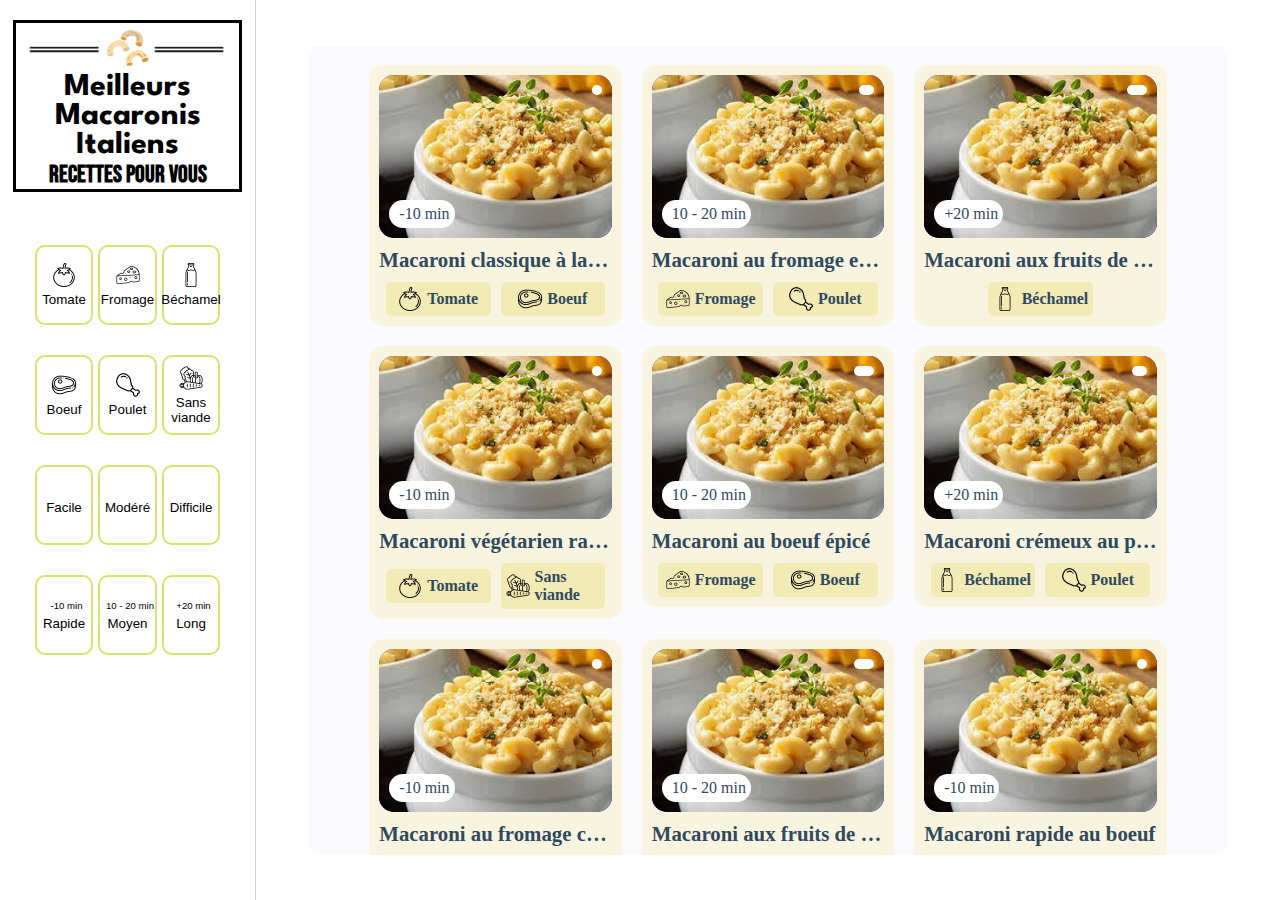
==== index.html @ 6c2cd1ac "added initial files" ====
<!DOCTYPE html>
<html lang="fr">

<head>
    <meta charset="UTF-8">
    <meta name="viewport" content="width=device-width, initial-scale=1.0">
    <link rel="stylesheet" href="./styles.css">
    <link rel="stylesheet" href="https://cdnjs.cloudflare.com/ajax/libs/font-awesome/6.4.2/css/all.min.css"
        integrity="sha512-z3gLpd7yknf1YoNbCzqRKc4qyor8gaKU1qmn+CShxbuBusANI9QpRohGBreCFkKxLhei6S9CQXFEbbKuqLg0DA=="
        crossorigin="anonymous" referrerpolicy="no-referrer" />
    <title>Liste des plats de macaronis</title>
</head>

<body>
    <header>
        <figure class="logo">
            <img src="./img/logo/logo.png" alt="">
            <h1>Meilleurs Macaronis Italiens</h1>
            <h2>recettes pour vous</h2>
        </figure>
        <article class="boutons">
        
            <section class="sauce">
                <button>
                    <img src="./img/005-tomato.png" alt="">
                    Tomate
                </button>
                <button> <img src="./img/004-cheese.png" alt=""> Fromage</button>
                <button> <img src="./img/003-milk-bottle.png" alt="">Béchamel</button>
            </section>
        
            <section class="proteine">
                <button><img src="./img/002-meat.png" alt="">Boeuf</button>
                <button><img src="./img/001-chicken-leg.png" alt="">Poulet</button>
                <button><img src="./img/001-vegetable.png" alt="">Sans viande</button>
            </section>
        
            <section class="difficulte">
                <button><div><i class="fa-solid fa-star"></i></div>Facile</button>
                <button><div>
                    <i class="fa-solid fa-star"></i>
                    <i class="fa-solid fa-star"></i>
                </div>Modéré</button>
                <button>
                    <div>
                        <i class="fa-solid fa-star"></i>
                        <i class="fa-solid fa-star"></i>
                        <i class="fa-solid fa-star"></i>
                    </div>Difficile</button>
            </section>
        
            <section class="temps">
                <button>
                    <div>
                        <i class="fa-solid fa-clock"></i>
                        -10 min
                    </div>Rapide</button>
                <button>
                    <div>
                        <i class="fa-solid fa-clock"></i>
                        10 - 20 min
                    </div>
                    Moyen</button>
                <button>
                    <div>
                        <i class="fa-solid fa-clock"></i>
                        +20  min
                    </div>Long</button>
            </section>
        
        </article>
    </header>


    <main>

        <ul>
        </ul>
    </main>


    <script src="app.js"></script>
</body>

</html>
---- styles.css ----
@import url('https://fonts.googleapis.com/css2?family=Anton&family=Barlow:ital,wght@0,400;0,500;0,600;0,700;0,800;1,400;1,500;1,600;1,700&family=Bebas+Neue&family=Electrolize&family=Inter:wght@100;200;300;400;500;600;700;800;900&family=League+Spartan:wght@100;200;300;400;500;600;700;800&family=Lekton:ital,wght@0,400;0,700;1,400&family=Montserrat:ital,wght@0,100;0,200;0,300;0,400;0,500;0,600;0,700;0,800;1,100;1,200;1,300;1,400;1,500;1,600;1,700;1,800&family=Roboto:ital,wght@0,100;0,400;0,500;0,700;0,900;1,400;1,500;1,700&');

*{
    padding: 0;
    margin: 0;
}


*, *::before, *::after{
    box-sizing: border-box;
}

img {
    object-fit: cover;
    display: block;
}



body{
    position: relative;
    height: 100vh;
    width: 100%;
    overflow: hidden;
    display: flex;
    color: #2f4a5f;
}




/* Header */

header{
    width: 20%;
    min-width: 200px;
    height: 100%;
    background-color: white;
    position: relative;
    padding-top: 20px;
    border-right: 1px solid lightgrey;
}



.logo{
    border: 3px solid black;
    display: flex;
    flex-direction: column;
    align-items: center;
    color: black;
    text-align: center;
    width: 90%;
    margin: auto;
}

.logo h1 {
    font-family: 'League Spartan';
}

.logo h2 {
    font-family: 'Bebas Neue';
}

.logo img{
    width: 100%;
}


.boutons{
    display: flex;
    flex-direction: column;
    gap: 30px;
    position: absolute;
    top: 50%;
    width: 100%;
    transform: translateY(-50%);
    padding: 30px;
}


.boutons section{
    display: flex;
    justify-content: center;
    align-items: center;
    flex-wrap: wrap;
    gap: 5px;
}


button{
    display: flex;
    align-items: center;
    justify-content: center;
    flex-direction: column;
    width: 30%;
    border: 2px solid #d6e46c;
    border-radius: 10px;
    background-color: transparent;
    height: 80px;
    gap: 5px;
}

button.active {
    background-color: #d6e46c;
    color: #2f4a5f;
    font-weight: bold;
}


.temps button div{
    display: flex;
    align-items: center;
    gap: 5px;
    font-size: 0.6rem;
}


/* Main */

main {
    width: 80%;
    height: 100%;
    background-color: #fff;
    display: flex;
    justify-content: center;
    align-items: center;
}

main ul {
    overflow-y: auto;
    height: 90%;
    width: 90%;
    background-color: #faf9fb;
    border-radius: 15px;
    display: flex;
    padding: 20px 40px;
    gap: 20px;
    flex-wrap: wrap;
    justify-content: center;
    align-content: flex-start;
}



main ul li{
    position: relative;
    overflow: hidden;
    border-radius: 15px;
    display: flex;
    flex-direction: column;
    justify-content: space-between;
    width: 30%;
    height: fit-content;
    padding: 10px;
    background-color: #f9f4e0;
    gap: 10px;
    
}

main ul li h1{
    font-size: 1.3rem;
    white-space: nowrap; /* Prevent line breaks within the title */
    overflow: hidden; /* Hide overflowing text */
    text-overflow: ellipsis;
}

main figure{
    width: 100%;
    height: 65%;
    border-radius: 15px;
    position: relative;
    background-color: blue;
}

main figure img{
    width: 100%;
    height: 100%;
}

main figure .time{
    position: absolute;
    z-index: 4;
    background-color: white;
    bottom: 10px;
    left: 10px;
    border-radius: 15px;
    padding: 5px;
    display: flex;
    align-items: center;
    gap: 5px;
}

main figure .difficulty {
    position: absolute;
    z-index: 4;
    background-color: white;
    top: 10px;
    right: 10px;
    color: #dfa74c;
    border-radius: 15px;
    padding: 5px;
    display: flex;
    align-items: center;
    gap: 5px;
}


main figure img{
    width: 100%;
    height: 100%;
    border-radius: 15px;
}

main ul .img_content{
    width: 100%;
    height: 35%;
    display: flex;
    flex-direction: column;
    gap: 10px;
    justify-content: center;
}




.components{
    display: flex;
    align-items: center;
    gap: 10px;
    justify-content: center;
}
.component{
    background-color: #f3ebb6;
    display: flex;
    width: fit-content;
    border-radius: 5px;
    padding: 5px;
    gap: 5px;
    align-items: center;
    font-weight: bold;
    width: 45%;
    justify-content: center;
}
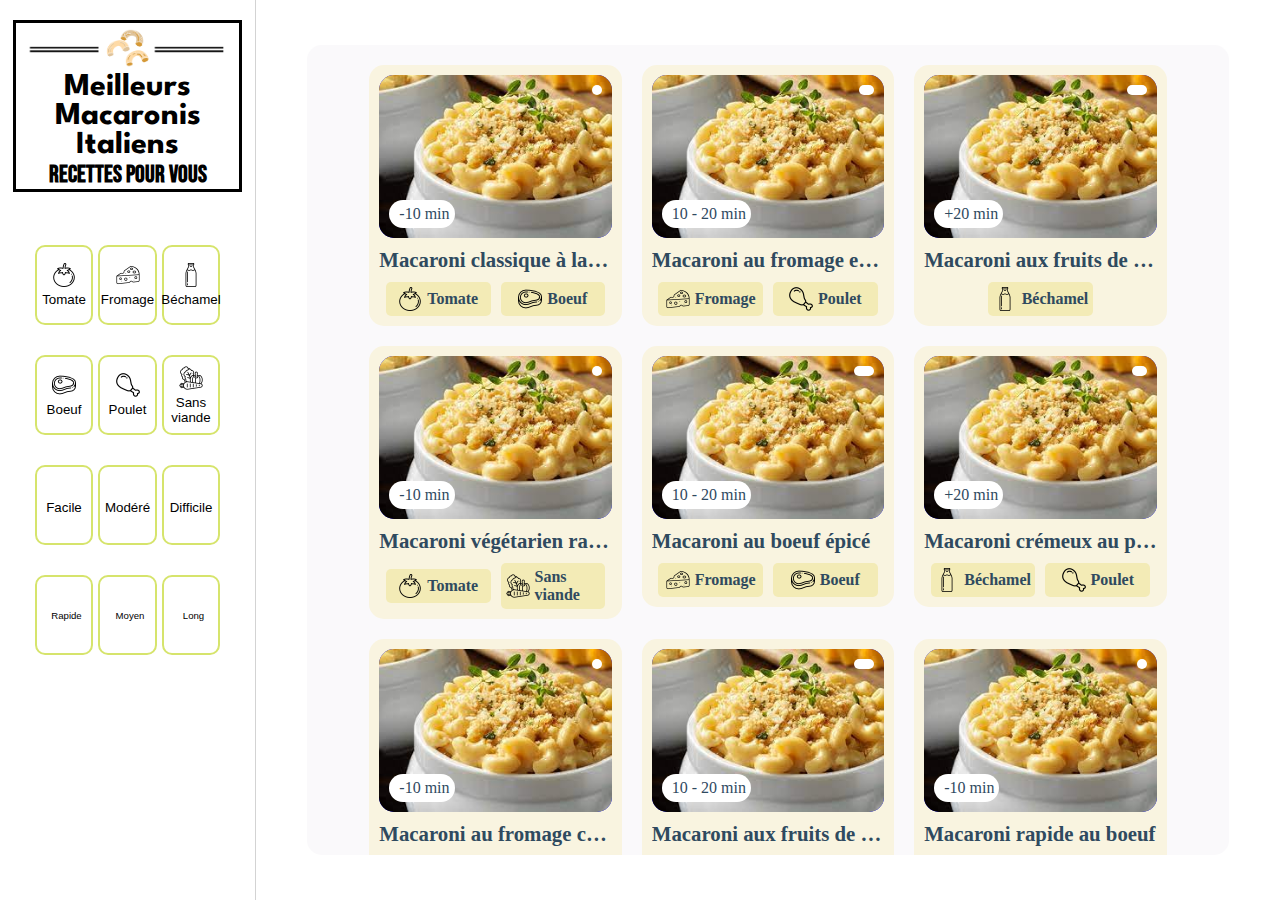
==== commit 8f5441ba: "fixe time bug" ====
--- a/index.html
+++ b/index.html
@@ -53,20 +53,23 @@
                 <button>
                     <div>
                         <i class="fa-solid fa-clock"></i>
-                        -10 min
-                    </div>Rapide</button>
+                        Rapide
+                    </div>
+                </button>
                 <button>
                     <div>
                         <i class="fa-solid fa-clock"></i>
-                        10 - 20 min
+                        Moyen
                     </div>
-                    Moyen</button>
+                </button>
                 <button>
                     <div>
                         <i class="fa-solid fa-clock"></i>
-                        +20  min
-                    </div>Long</button>
+                        Long
+                    </div>
+                </button>
             </section>
+
         
         </article>
     </header>
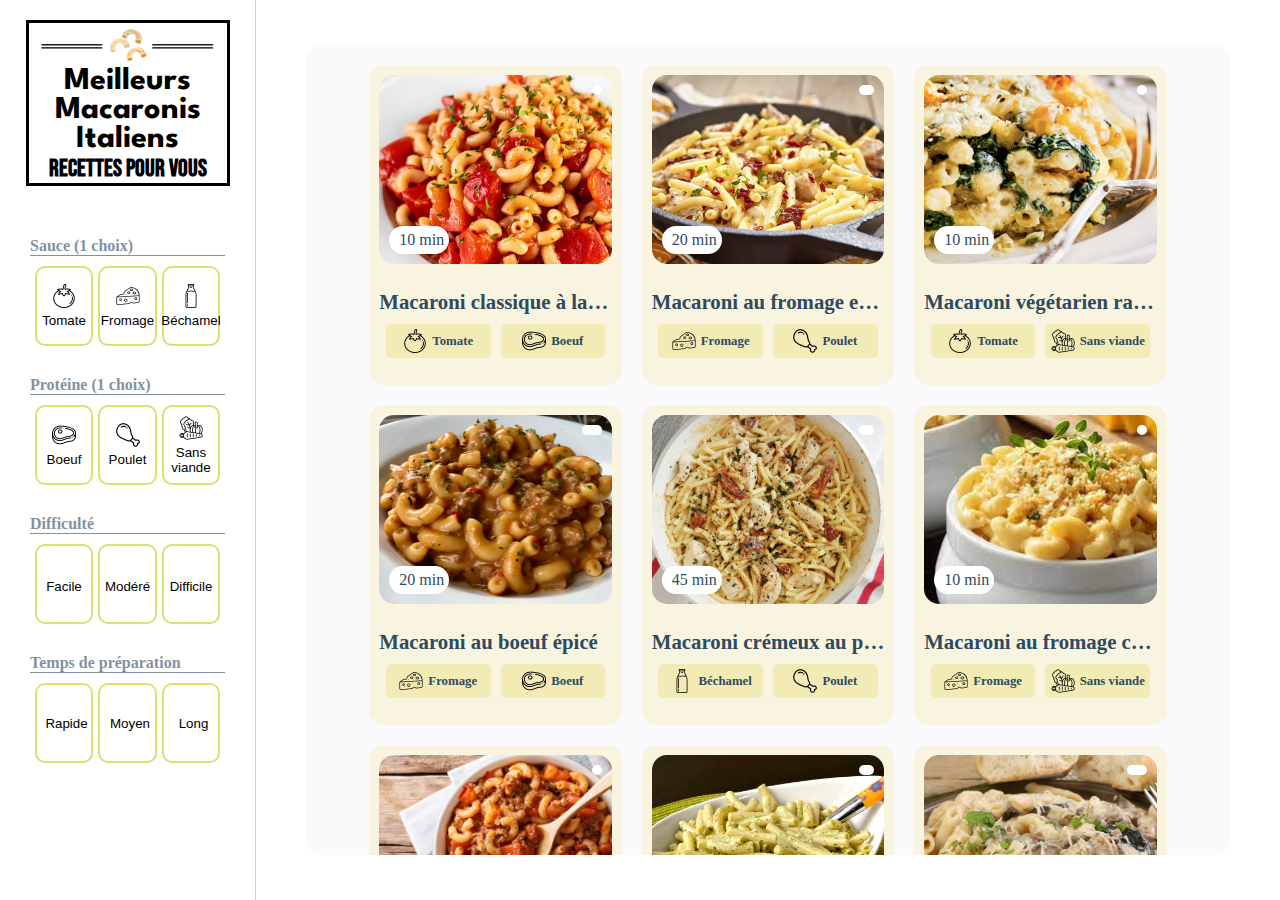
==== commit 1c614e05: "finalIthink" ====
--- a/index.html
+++ b/index.html
@@ -12,7 +12,8 @@
 </head>
 
 <body>
-    <header>
+    <header class="header_mobile_out" id="header">
+        <i class="fa-solid fa-x" onclick="toLeft()"></i>
         <figure class="logo">
             <img src="./img/logo/logo.png" alt="">
             <h1>Meilleurs Macaronis Italiens</h1>
@@ -21,6 +22,7 @@
         <article class="boutons">
         
             <section class="sauce">
+                <h1>Sauce (1 choix)</h1>
                 <button>
                     <img src="./img/005-tomato.png" alt="">
                     Tomate
@@ -30,12 +32,14 @@
             </section>
         
             <section class="proteine">
+                <h1>Protéine (1 choix)</h1>
                 <button><img src="./img/002-meat.png" alt="">Boeuf</button>
                 <button><img src="./img/001-chicken-leg.png" alt="">Poulet</button>
                 <button><img src="./img/001-vegetable.png" alt="">Sans viande</button>
             </section>
         
             <section class="difficulte">
+                <h1>Difficulté</h1>
                 <button><div><i class="fa-solid fa-star"></i></div>Facile</button>
                 <button><div>
                     <i class="fa-solid fa-star"></i>
@@ -50,6 +54,7 @@
             </section>
         
             <section class="temps">
+                <h1>Temps de préparation</h1>
                 <button>
                     <div>
                         <i class="fa-solid fa-clock"></i>
@@ -76,12 +81,32 @@
 
 
     <main>
-
+        <section class="headingMain">
+            <i class="fa-solid fa-bars" onclick="toRight()"></i>
+        </section>
+        
         <ul>
         </ul>
     </main>
 
 
+    <script>
+        function toLeft() {
+                const header = document.getElementById('header');
+
+                // Apply the animation
+                header.style.left = '-100%';
+                
+            }
+
+            function toRight() {
+                const header = document.getElementById('header');
+
+                // Apply the animation
+                header.style.left = '0';
+                console.log('Lol');
+            }
+    </script>
     <script src="app.js"></script>
 </body>
 
--- a/styles.css
+++ b/styles.css
@@ -10,6 +10,11 @@
     box-sizing: border-box;
 }
 
+
+html, body{
+    overflow: hidden;
+}
+
 img {
     object-fit: cover;
     display: block;
@@ -21,7 +26,6 @@
     position: relative;
     height: 100vh;
     width: 100%;
-    overflow: hidden;
     display: flex;
     color: #2f4a5f;
 }
@@ -50,8 +54,10 @@
     align-items: center;
     color: black;
     text-align: center;
-    width: 90%;
+    width: 80%;
     margin: auto;
+    max-height: 250px;
+    justify-content: center;
 }
 
 .logo h1 {
@@ -76,6 +82,7 @@
     width: 100%;
     transform: translateY(-50%);
     padding: 30px;
+    margin-top: 50px;
 }
 
 
@@ -87,6 +94,13 @@
     gap: 5px;
 }
 
+.boutons section h1{
+    font-size: 1rem;
+    opacity: 0.6;
+    width: 100%;
+    border-bottom: 1px solid #2f4a5f;
+    margin-bottom: 5px;
+}
 
 button{
     display: flex;
@@ -112,7 +126,6 @@
     display: flex;
     align-items: center;
     gap: 5px;
-    font-size: 0.6rem;
 }
 
 
@@ -155,6 +168,7 @@
     padding: 10px;
     background-color: #f9f4e0;
     gap: 10px;
+    height: 320px;
     
 }
 
@@ -170,7 +184,6 @@
     height: 65%;
     border-radius: 15px;
     position: relative;
-    background-color: blue;
 }
 
 main figure img{
@@ -241,4 +254,150 @@
     font-weight: bold;
     width: 45%;
     justify-content: center;
+}
+
+
+header .fa-x, main .fa-bars{
+    display: none;
+}
+
+@media (max-width: 1443px) {
+    .component{
+        font-size: 0.8rem;
+        white-space: nowrap;
+        overflow: hidden;
+        text-overflow: ellipsis;
+    }
+}
+
+@media (max-width: 1260px) {
+    header{
+        width: 30%;
+    }
+
+    main{
+        width: 70%;
+    }
+    main ul li{
+        width: 48%;
+    }
+}
+
+
+
+
+
+
+@keyframes goLeft{
+    to{
+        left: -100%;
+    }
+}
+
+@keyframes goRight{
+    to{
+        left: 0;
+    }
+}
+
+@media (max-width: 923px){
+
+    header .fa-x{
+        display: flex;
+        position: absolute;
+        right: 20px;
+        top: 20px;
+    }
+    header{
+        position: fixed;
+        z-index: 999;
+        width: 100%;
+        height: 100vh;
+        display: flex;
+        flex-direction: column;
+        align-items: center;
+        gap: 30px;
+        padding: 20px 5%;
+        left: -100%;
+        transition: left 0.3s ease-in;
+    }
+
+    /* .header_mobile_out{
+        animation: goLeft 0.3s ease-in forwards 1s;
+    } */
+
+
+    .logo{
+        max-width: 450px;
+        height: 20%;
+        margin: 0;
+    }
+
+    .logo h1{
+        font-size: 3vw;
+    }
+    
+    .logo h2{
+        font-size: 2.4vw;
+    }
+
+    .boutons {
+        gap: 20px;
+        height: 70%;
+        justify-content: space-evenly;
+        position: static;
+        transform: none;
+        margin-top: 0;
+        padding-top: 0;
+    }
+
+    .boutons section{
+        height: 20%;
+    }
+
+    button{
+        height: 80%;
+    }
+
+
+    main{
+        width: 100%;
+        flex-direction: column;
+    }
+
+    main ul{
+        width: 100%;
+        min-height: 100vh;
+    }
+
+    main ul li{
+        width: 45%;
+        height: 200px;
+    }
+
+    main .fa-bars{
+        display: flex;
+    }
+
+    main > section{
+        position: fixed;
+        top: 0;
+        left: 0;
+        width: 100%;
+        height: 40px;
+        background-color: #f5f5f590;
+        z-index: 10;
+        display: flex;
+        align-items: center;
+        justify-content: flex-end;
+        padding: 0 5%;
+        font-size: 1.5rem;
+    }
+}
+
+
+@media (max-width: 660px) {
+    main ul li{
+        width: 100%;
+    }
 }